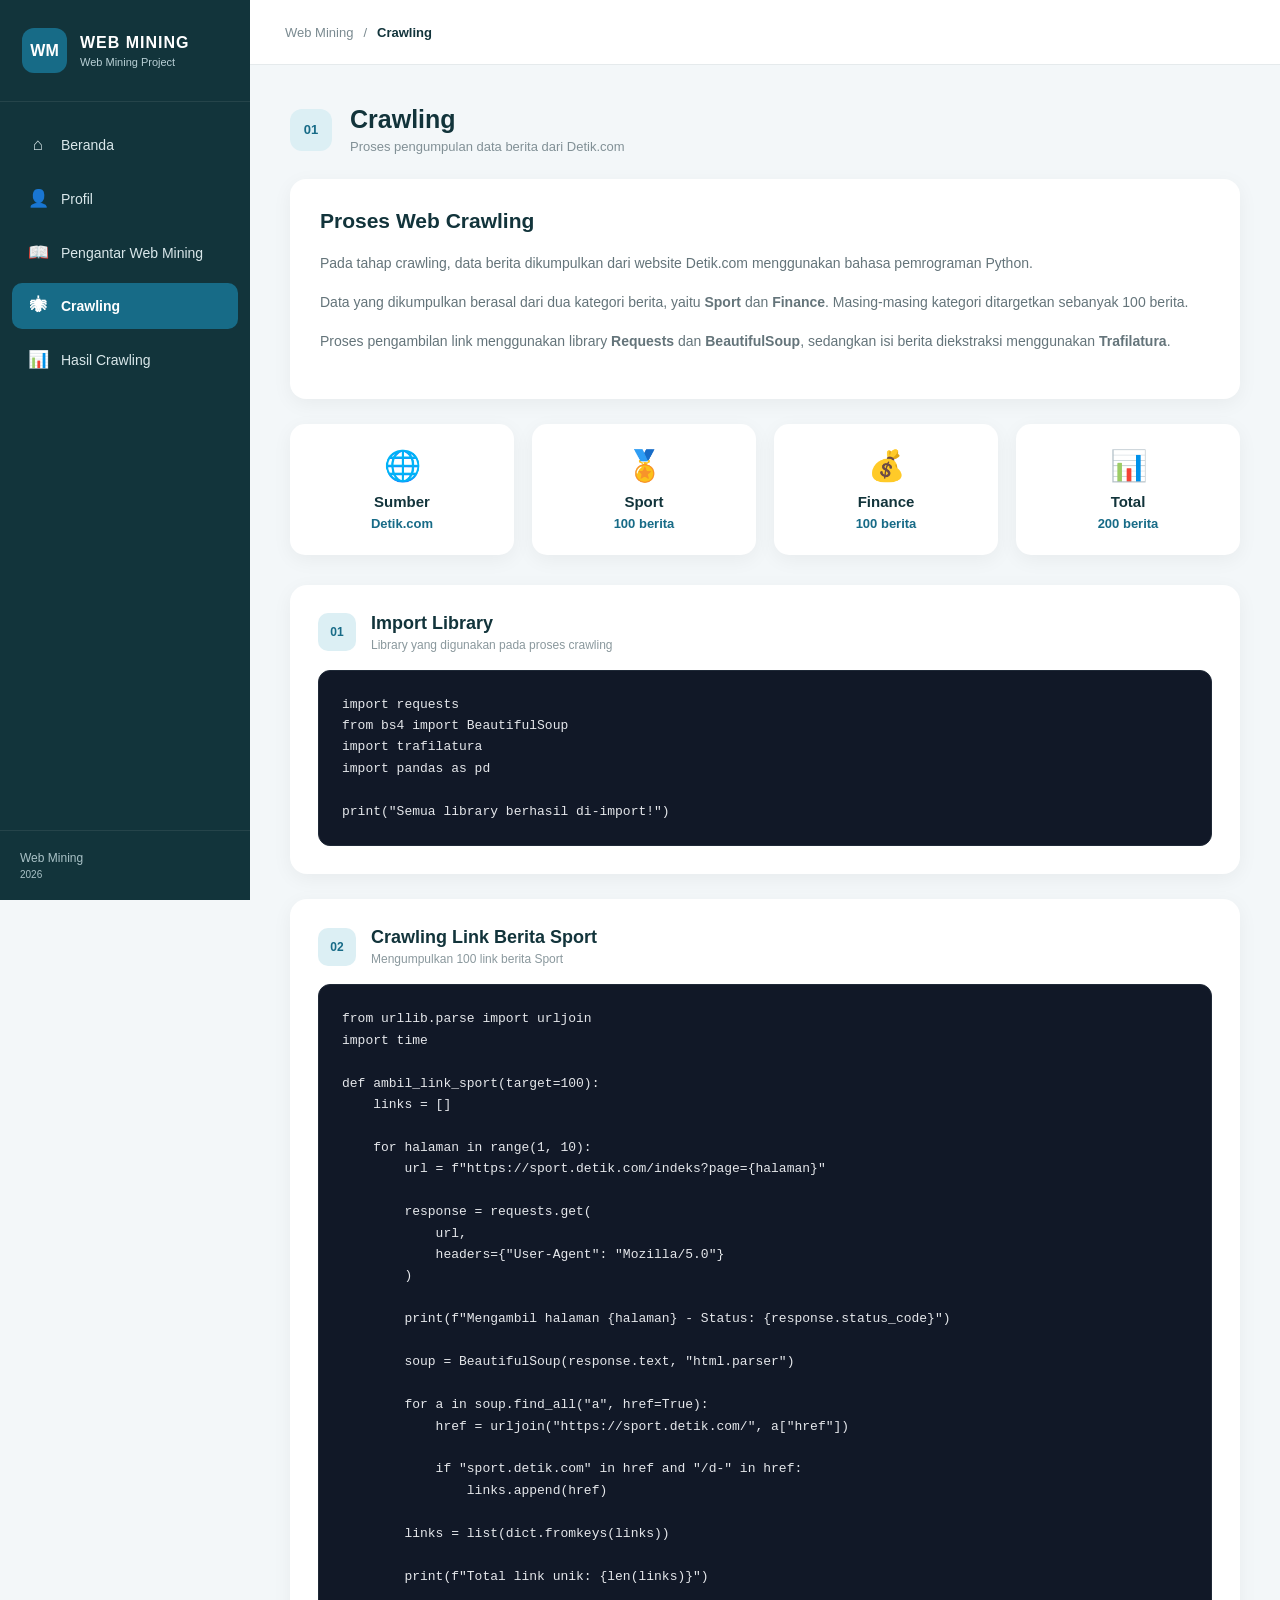
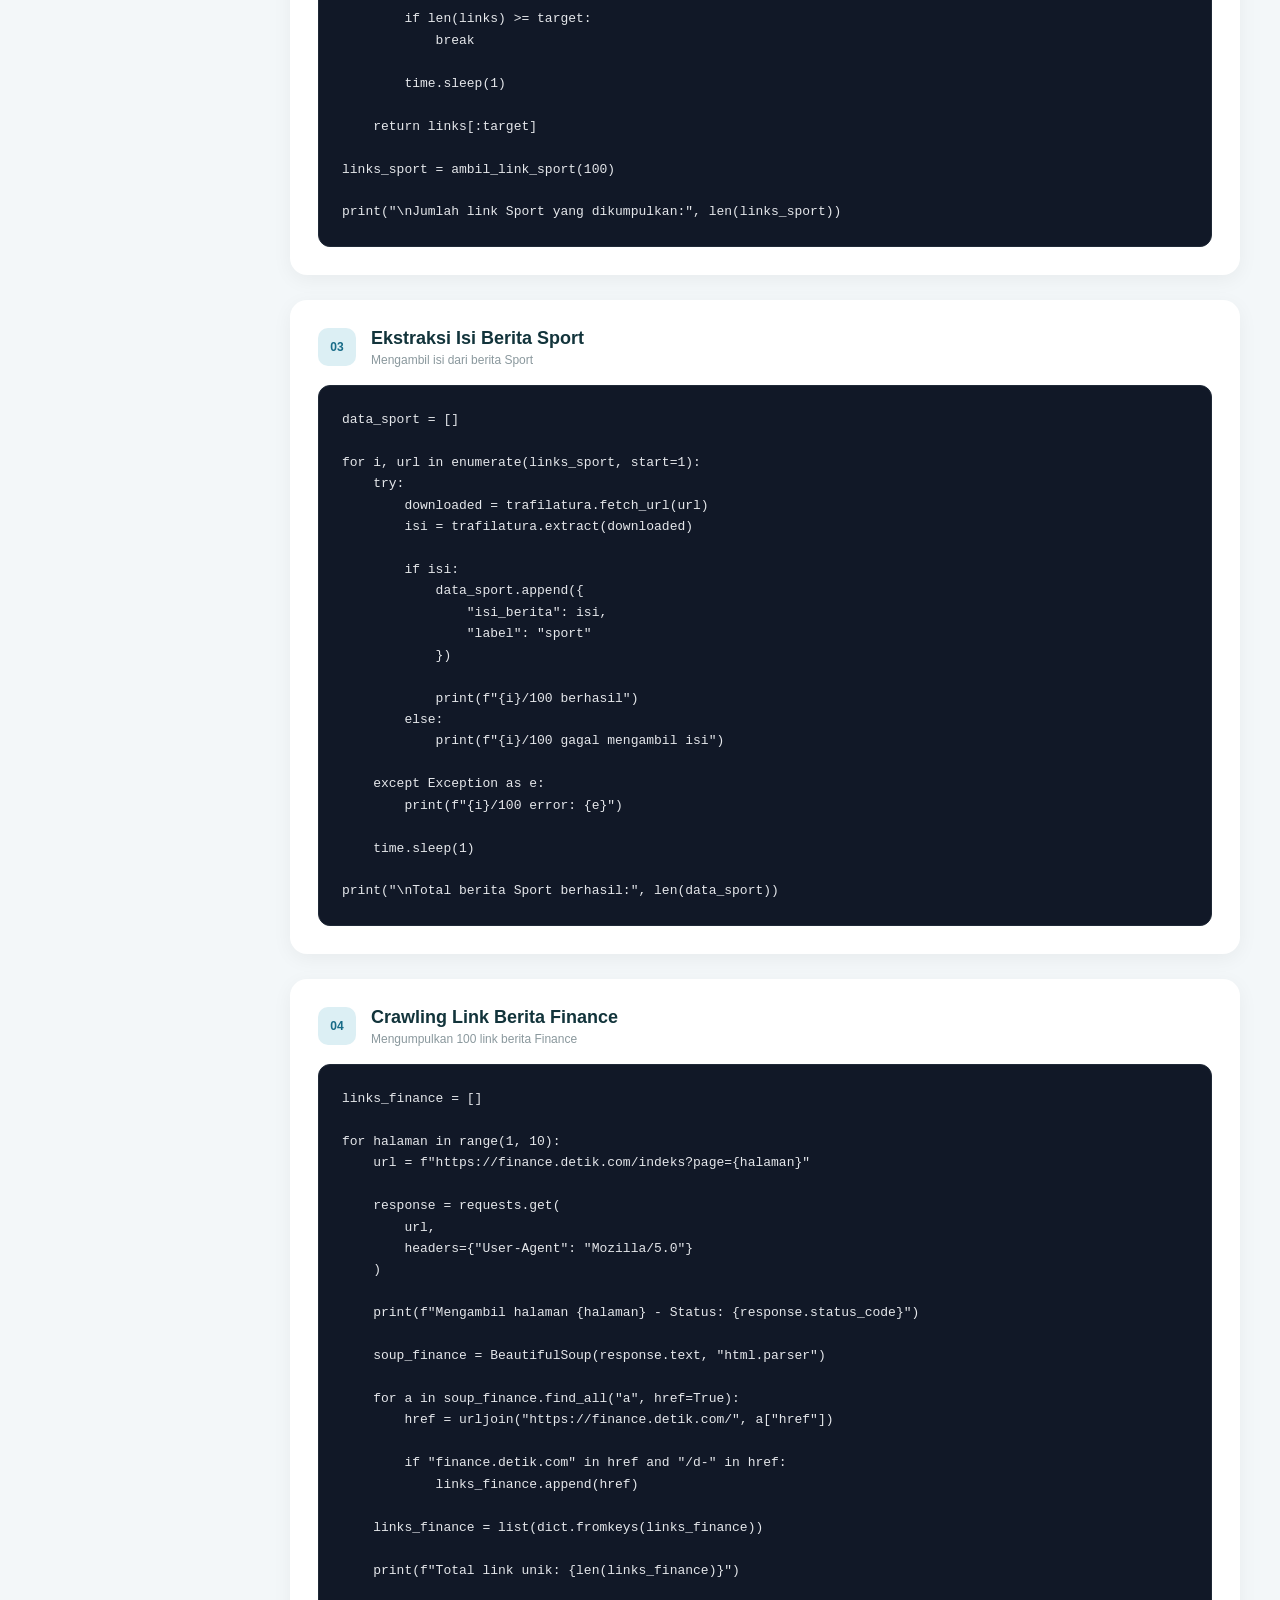
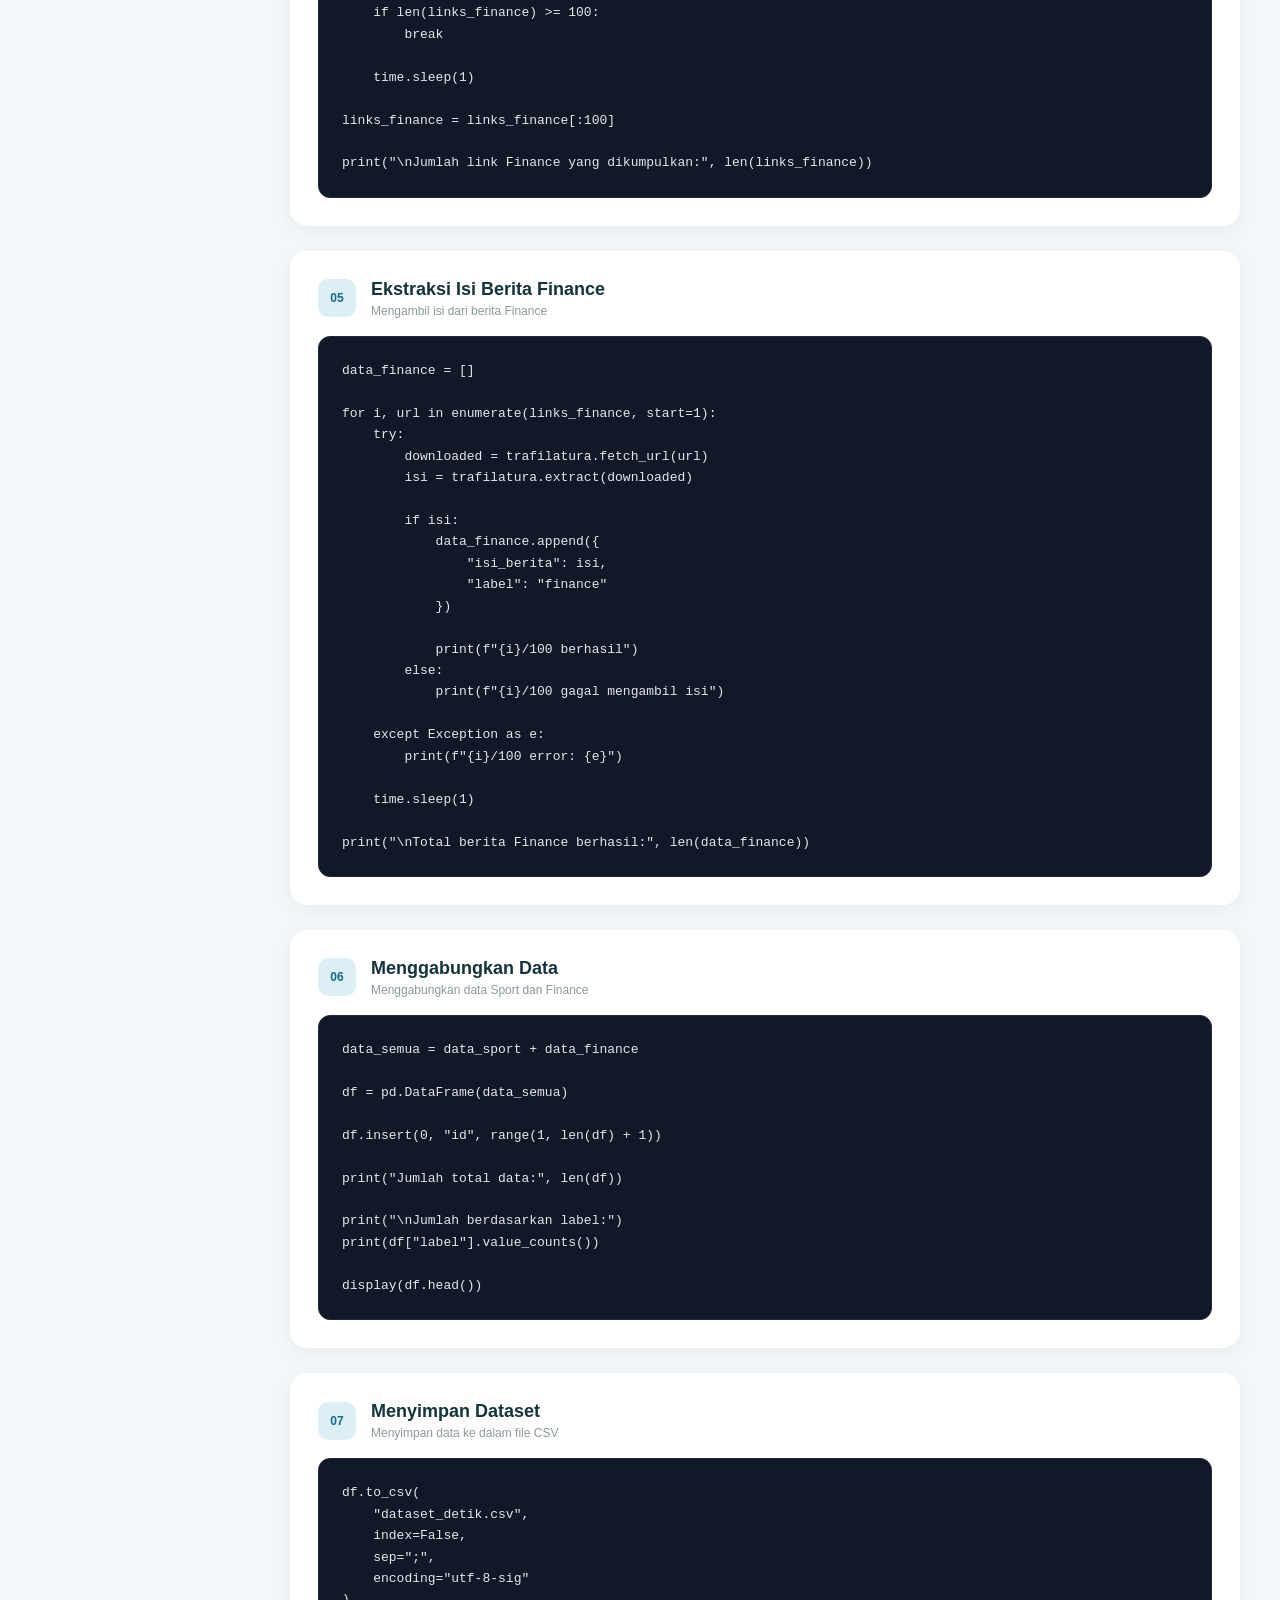
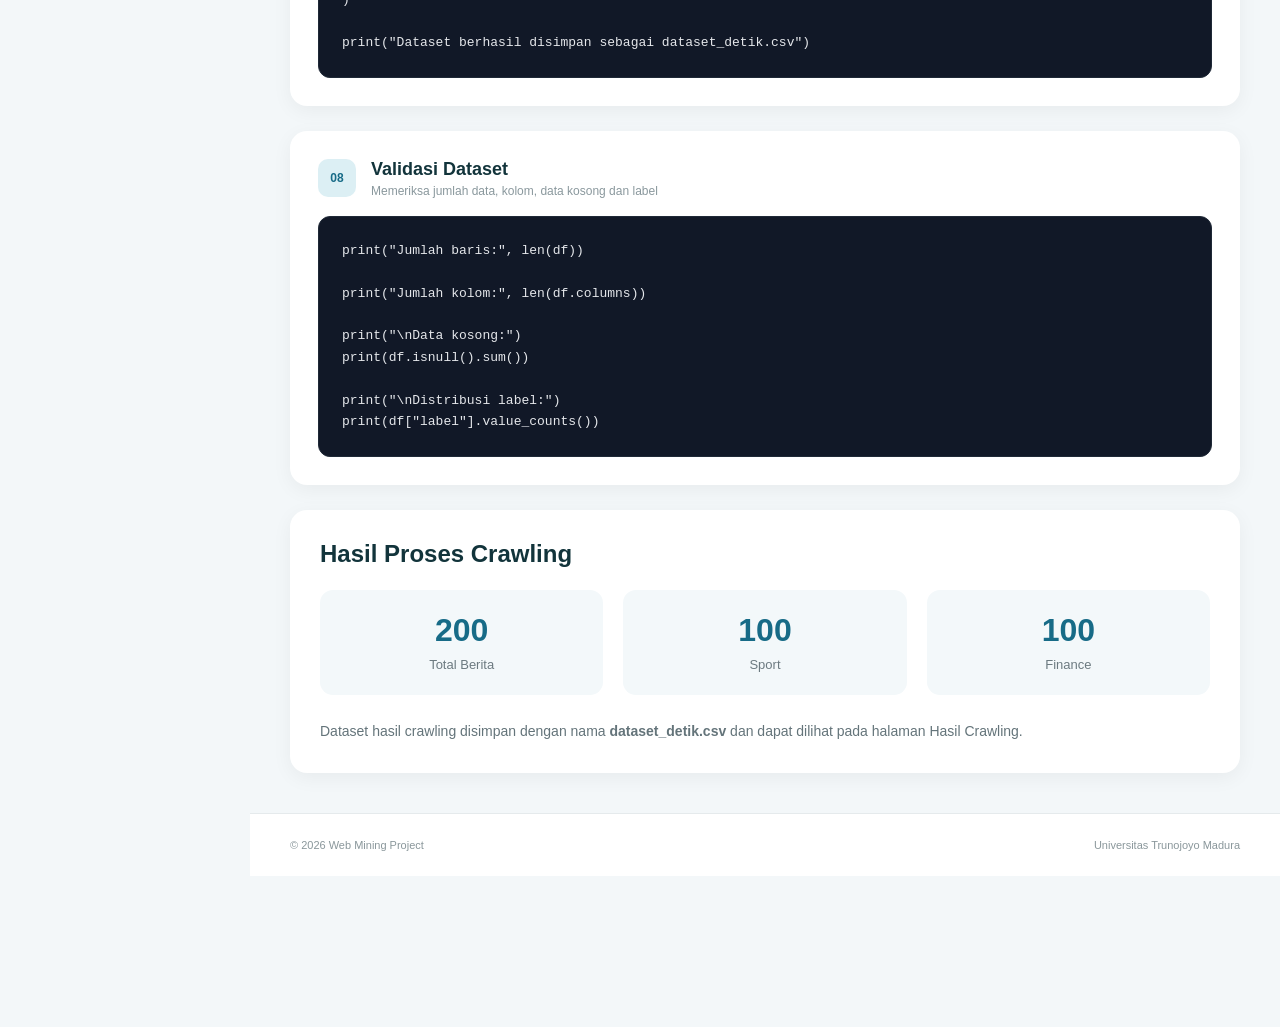
==== crawling.html @ 4e17a744 "Memperbarui webstatis dan halaman crawling" ====
<!DOCTYPE html>
<html lang="id">
<head>
    <meta charset="UTF-8">
    <meta name="viewport" content="width=device-width, initial-scale=1.0">

    <title>Web Mining - Crawling</title>

    <link rel="stylesheet" href="style.css">
</head>

<body>

<aside class="sidebar">

    <div class="sidebar-header">
        <div class="logo">WM</div>

        <div>
            <h2>WEB MINING</h2>
            <p>Web Mining Project</p>
        </div>
    </div>


    <nav class="sidebar-menu">

        <a href="index.html" class="menu-item">
            <span>⌂</span>
            <span>Beranda</span>
        </a>

        <a href="profil.html" class="menu-item">
            <span>👤</span>
            <span>Profil</span>
        </a>

        <a href="pengantar.html" class="menu-item">
            <span>📖</span>
            <span>Pengantar Web Mining</span>
        </a>

        <a href="crawling.html" class="menu-item active">
            <span>🕷</span>
            <span>Crawling</span>
        </a>

        <a href="hasil-crawling.html" class="menu-item">
            <span>📊</span>
            <span>Hasil Crawling</span>
        </a>

    </nav>


    <div class="sidebar-footer">
        <p>Web Mining</p>
        <small>2026</small>
    </div>

</aside>


<main class="main-content">

    <header class="topbar">
        <span>Web Mining</span>
        <span>/</span>
        <strong>Crawling</strong>
    </header>


    <section class="page-content">

        <div class="section-heading">

            <span class="section-number">01</span>

            <div>
                <h2>Crawling</h2>
                <p>Proses pengumpulan data berita dari Detik.com</p>
            </div>

        </div>


        <div class="content-card">

            <h2>Proses Web Crawling</h2>

            <p>
                Pada tahap crawling, data berita dikumpulkan dari
                website Detik.com menggunakan bahasa pemrograman Python.
            </p>

            <p>
                Data yang dikumpulkan berasal dari dua kategori berita,
                yaitu <strong>Sport</strong> dan <strong>Finance</strong>.
                Masing-masing kategori ditargetkan sebanyak 100 berita.
            </p>

            <p>
                Proses pengambilan link menggunakan library
                <strong>Requests</strong> dan <strong>BeautifulSoup</strong>,
                sedangkan isi berita diekstraksi menggunakan
                <strong>Trafilatura</strong>.
            </p>

        </div>


        <div class="crawl-info-grid">

            <div class="crawl-card">
                <div class="crawl-icon">🌐</div>
                <h3>Sumber</h3>
                <p>Detik.com</p>
            </div>

            <div class="crawl-card">
                <div class="crawl-icon">🏅</div>
                <h3>Sport</h3>
                <p>100 berita</p>
            </div>

            <div class="crawl-card">
                <div class="crawl-icon">💰</div>
                <h3>Finance</h3>
                <p>100 berita</p>
            </div>

            <div class="crawl-card">
                <div class="crawl-icon">📊</div>
                <h3>Total</h3>
                <p>200 berita</p>
            </div>

        </div>


        <!-- CODE 1 -->

        <div class="code-section">

            <div class="code-title">
                <span>01</span>

                <div>
                    <h2>Import Library</h2>
                    <p>Library yang digunakan pada proses crawling</p>
                </div>
            </div>


<pre><code>import requests
from bs4 import BeautifulSoup
import trafilatura
import pandas as pd

print("Semua library berhasil di-import!")</code></pre>

        </div>


        <!-- CODE 2 -->

        <div class="code-section">

            <div class="code-title">
                <span>02</span>

                <div>
                    <h2>Crawling Link Berita Sport</h2>
                    <p>Mengumpulkan 100 link berita Sport</p>
                </div>
            </div>


<pre><code>from urllib.parse import urljoin
import time

def ambil_link_sport(target=100):
    links = []

    for halaman in range(1, 10):
        url = f"https://sport.detik.com/indeks?page={halaman}"

        response = requests.get(
            url,
            headers={"User-Agent": "Mozilla/5.0"}
        )

        print(f"Mengambil halaman {halaman} - Status: {response.status_code}")

        soup = BeautifulSoup(response.text, "html.parser")

        for a in soup.find_all("a", href=True):
            href = urljoin("https://sport.detik.com/", a["href"])

            if "sport.detik.com" in href and "/d-" in href:
                links.append(href)

        links = list(dict.fromkeys(links))

        print(f"Total link unik: {len(links)}")

        if len(links) >= target:
            break

        time.sleep(1)

    return links[:target]

links_sport = ambil_link_sport(100)

print("\nJumlah link Sport yang dikumpulkan:", len(links_sport))</code></pre>

        </div>


        <!-- CODE 3 -->

        <div class="code-section">

            <div class="code-title">
                <span>03</span>

                <div>
                    <h2>Ekstraksi Isi Berita Sport</h2>
                    <p>Mengambil isi dari berita Sport</p>
                </div>
            </div>


<pre><code>data_sport = []

for i, url in enumerate(links_sport, start=1):
    try:
        downloaded = trafilatura.fetch_url(url)
        isi = trafilatura.extract(downloaded)

        if isi:
            data_sport.append({
                "isi_berita": isi,
                "label": "sport"
            })

            print(f"{i}/100 berhasil")
        else:
            print(f"{i}/100 gagal mengambil isi")

    except Exception as e:
        print(f"{i}/100 error: {e}")

    time.sleep(1)

print("\nTotal berita Sport berhasil:", len(data_sport))</code></pre>

        </div>


        <!-- CODE 4 -->

        <div class="code-section">

            <div class="code-title">
                <span>04</span>

                <div>
                    <h2>Crawling Link Berita Finance</h2>
                    <p>Mengumpulkan 100 link berita Finance</p>
                </div>
            </div>


<pre><code>links_finance = []

for halaman in range(1, 10):
    url = f"https://finance.detik.com/indeks?page={halaman}"

    response = requests.get(
        url,
        headers={"User-Agent": "Mozilla/5.0"}
    )

    print(f"Mengambil halaman {halaman} - Status: {response.status_code}")

    soup_finance = BeautifulSoup(response.text, "html.parser")

    for a in soup_finance.find_all("a", href=True):
        href = urljoin("https://finance.detik.com/", a["href"])

        if "finance.detik.com" in href and "/d-" in href:
            links_finance.append(href)

    links_finance = list(dict.fromkeys(links_finance))

    print(f"Total link unik: {len(links_finance)}")

    if len(links_finance) >= 100:
        break

    time.sleep(1)

links_finance = links_finance[:100]

print("\nJumlah link Finance yang dikumpulkan:", len(links_finance))</code></pre>

        </div>


        <!-- CODE 5 -->

        <div class="code-section">

            <div class="code-title">
                <span>05</span>

                <div>
                    <h2>Ekstraksi Isi Berita Finance</h2>
                    <p>Mengambil isi dari berita Finance</p>
                </div>
            </div>


<pre><code>data_finance = []

for i, url in enumerate(links_finance, start=1):
    try:
        downloaded = trafilatura.fetch_url(url)
        isi = trafilatura.extract(downloaded)

        if isi:
            data_finance.append({
                "isi_berita": isi,
                "label": "finance"
            })

            print(f"{i}/100 berhasil")
        else:
            print(f"{i}/100 gagal mengambil isi")

    except Exception as e:
        print(f"{i}/100 error: {e}")

    time.sleep(1)

print("\nTotal berita Finance berhasil:", len(data_finance))</code></pre>

        </div>


        <!-- CODE 6 -->

        <div class="code-section">

            <div class="code-title">
                <span>06</span>

                <div>
                    <h2>Menggabungkan Data</h2>
                    <p>Menggabungkan data Sport dan Finance</p>
                </div>
            </div>


<pre><code>data_semua = data_sport + data_finance

df = pd.DataFrame(data_semua)

df.insert(0, "id", range(1, len(df) + 1))

print("Jumlah total data:", len(df))

print("\nJumlah berdasarkan label:")
print(df["label"].value_counts())

display(df.head())</code></pre>

        </div>


        <!-- CODE 7 -->

        <div class="code-section">

            <div class="code-title">
                <span>07</span>

                <div>
                    <h2>Menyimpan Dataset</h2>
                    <p>Menyimpan data ke dalam file CSV</p>
                </div>
            </div>


<pre><code>df.to_csv(
    "dataset_detik.csv",
    index=False,
    sep=";",
    encoding="utf-8-sig"
)

print("Dataset berhasil disimpan sebagai dataset_detik.csv")</code></pre>

        </div>


        <!-- CODE 8 -->

        <div class="code-section">

            <div class="code-title">
                <span>08</span>

                <div>
                    <h2>Validasi Dataset</h2>
                    <p>Memeriksa jumlah data, kolom, data kosong dan label</p>
                </div>
            </div>


<pre><code>print("Jumlah baris:", len(df))

print("Jumlah kolom:", len(df.columns))

print("\nData kosong:")
print(df.isnull().sum())

print("\nDistribusi label:")
print(df["label"].value_counts())</code></pre>

        </div>


        <!-- HASIL -->

        <div class="crawl-result">

            <h2>Hasil Proses Crawling</h2>

            <div class="result-summary">

                <div>
                    <strong>200</strong>
                    <span>Total Berita</span>
                </div>

                <div>
                    <strong>100</strong>
                    <span>Sport</span>
                </div>

                <div>
                    <strong>100</strong>
                    <span>Finance</span>
                </div>

            </div>

            <p>
                Dataset hasil crawling disimpan dengan nama
                <strong>dataset_detik.csv</strong> dan dapat dilihat
                pada halaman Hasil Crawling.
            </p>

        </div>

    </section>


    <footer class="footer">
        <p>© 2026 Web Mining Project</p>
        <p>Universitas Trunojoyo Madura</p>
    </footer>

</main>

</body>
</html>
---- style.css ----
* {
    margin: 0;
    padding: 0;
    box-sizing: border-box;
}

html {
    scroll-behavior: smooth;
}

body {
    font-family: Arial, Helvetica, sans-serif;
    background: #f3f7f9;
    color: #24343a;
}


/* =========================
   SIDEBAR
========================= */

.sidebar {
    position: fixed;
    left: 0;
    top: 0;

    width: 250px;
    height: 100vh;

    background: #12343b;
    color: white;

    display: flex;
    flex-direction: column;

    z-index: 1000;
}

.sidebar-header {
    padding: 28px 22px;

    display: flex;
    align-items: center;
    gap: 13px;

    border-bottom: 1px solid rgba(255,255,255,0.08);
}

.logo {
    width: 45px;
    height: 45px;

    border-radius: 12px;

    background: #176b87;

    display: flex;
    align-items: center;
    justify-content: center;

    font-weight: bold;
    font-size: 16px;
}

.sidebar-header h2 {
    font-size: 16px;
    letter-spacing: 1px;
}

.sidebar-header p {
    font-size: 11px;
    margin-top: 4px;

    color: #b9d0d6;
}


/* MENU */

.sidebar-menu {
    padding: 20px 12px;
}

.menu-item {
    display: flex;
    align-items: center;

    gap: 12px;

    padding: 13px 15px;

    margin-bottom: 7px;

    border-radius: 10px;

    color: #d9e7ea;

    text-decoration: none;

    font-size: 14px;

    transition: 0.25s;
}

.menu-item:hover {
    background: rgba(255,255,255,0.08);
    color: white;
}

.menu-item.active {
    background: #176b87;
    color: white;
    font-weight: bold;
}

.menu-item span:first-child {
    width: 22px;
    text-align: center;
    font-size: 17px;
}


/* SIDEBAR FOOTER */

.sidebar-footer {
    margin-top: auto;

    padding: 20px;

    border-top: 1px solid rgba(255,255,255,0.08);

    color: #aac2c7;

    font-size: 12px;
}

.sidebar-footer small {
    display: block;
    margin-top: 4px;
}


/* =========================
   MAIN
========================= */

.main-content {
    margin-left: 250px;

    min-height: 100vh;

    display: flex;
    flex-direction: column;
}


/* TOPBAR */

.topbar {
    height: 65px;

    background: white;

    display: flex;
    align-items: center;

    gap: 10px;

    padding: 0 35px;

    border-bottom: 1px solid #e5eaec;

    color: #7a8a90;

    font-size: 13px;
}

.topbar strong {
    color: #12343b;
}


/* PAGE CONTENT */

.page-content {
    padding: 40px;

    flex: 1;
}


/* =========================
   WELCOME
========================= */

.welcome-card {
    background: linear-gradient(
        135deg,
        #12343b,
        #176b87
    );

    color: white;

    padding: 45px;

    border-radius: 20px;

    display: flex;
    align-items: center;
    justify-content: space-between;

    margin-bottom: 45px;

    box-shadow: 0 10px 30px rgba(18,52,59,0.15);
}

.welcome-text {
    max-width: 750px;
}

.welcome-label {
    display: inline-block;

    font-size: 11px;

    letter-spacing: 2px;

    margin-bottom: 15px;

    opacity: 0.8;
}

.welcome-card h1 {
    font-size: 36px;

    line-height: 1.3;

    margin-bottom: 15px;
}

.welcome-card h1 strong {
    display: block;
}

.welcome-card p {
    line-height: 1.8;

    color: #dcecef;

    max-width: 650px;
}

.welcome-icon {
    font-size: 90px;

    opacity: 0.9;

    padding: 20px;
}


/* =========================
   SECTION HEADING
========================= */

.section-heading {
    display: flex;

    align-items: center;

    gap: 18px;

    margin-bottom: 25px;
}

.section-number {
    width: 42px;
    height: 42px;

    border-radius: 12px;

    background: #dceff4;

    color: #176b87;

    display: flex;

    align-items: center;
    justify-content: center;

    font-weight: bold;

    font-size: 13px;
}

.section-heading h2 {
    color: #12343b;

    font-size: 25px;

    margin-bottom: 5px;
}

.section-heading p {
    color: #819096;

    font-size: 13px;
}


/* =========================
   INFO CARD
========================= */

.info-grid {
    display: grid;

    grid-template-columns: repeat(3, 1fr);

    gap: 22px;

    margin-bottom: 40px;
}

.info-card {
    background: white;

    border-radius: 16px;

    padding: 28px;

    box-shadow: 0 5px 20px rgba(0,0,0,0.05);

    transition: 0.25s;
}

.info-card:hover {
    transform: translateY(-4px);

    box-shadow: 0 10px 25px rgba(0,0,0,0.08);
}

.info-icon {
    font-size: 34px;

    margin-bottom: 18px;
}

.info-card h3 {
    color: #12343b;

    margin-bottom: 10px;

    font-size: 18px;
}

.info-card p {
    color: #68777d;

    line-height: 1.7;

    font-size: 14px;

    margin-bottom: 20px;
}

.info-card a {
    color: #176b87;

    text-decoration: none;

    font-size: 13px;

    font-weight: bold;
}


/* =========================
   DATASET SUMMARY
========================= */

.dataset-summary {
    background: white;

    padding: 30px;

    border-radius: 18px;

    margin-bottom: 30px;

    box-shadow: 0 5px 20px rgba(0,0,0,0.05);
}

.summary-header {
    display: flex;

    justify-content: space-between;

    align-items: center;

    margin-bottom: 25px;
}

.small-label {
    font-size: 10px;

    letter-spacing: 2px;

    color: #176b87;
}

.summary-header h2 {
    color: #12343b;

    margin-top: 7px;

    font-size: 22px;
}

.dataset-icon {
    font-size: 35px;
}

.summary-grid {
    display: grid;

    grid-template-columns: repeat(3, 1fr);

    gap: 20px;
}

.summary-card {
    background: #f4f8fa;

    padding: 22px;

    border-radius: 13px;

    text-align: center;
}

.summary-number {
    display: block;

    font-size: 32px;

    font-weight: bold;

    color: #176b87;

    margin-bottom: 5px;
}

.summary-label {
    color: #6d7c81;

    font-size: 13px;
}


/* =========================
   DESCRIPTION
========================= */

.description-card,
.content-card {
    background: white;

    padding: 30px;

    border-radius: 16px;

    margin-bottom: 25px;

    box-shadow: 0 5px 20px rgba(0,0,0,0.05);
}

.description-card h2,
.content-card h2 {
    color: #12343b;

    margin-bottom: 18px;

    font-size: 21px;
}

.description-card p,
.content-card p {
    color: #64747a;

    line-height: 1.8;

    font-size: 14px;

    margin-bottom: 14px;
}


/* =========================
   PROFILE
========================= */

.profile-card {
    background: white;

    padding: 40px;

    border-radius: 18px;

    display: flex;

    align-items: flex-start;

    gap: 35px;

    margin-bottom: 25px;

    box-shadow: 0 5px 20px rgba(0,0,0,0.05);
}

.profile-avatar {
    width: 120px;
    height: 120px;

    border-radius: 30px;

    background: #dceff4;

    display: flex;

    align-items: center;
    justify-content: center;

    font-size: 55px;
}

.profile-info h1 {
    color: #12343b;

    margin-bottom: 7px;
}

.profile-role {
    color: #176b87;

    margin-bottom: 25px;
}

.profile-details {
    display: grid;

    grid-template-columns: repeat(2, 1fr);

    gap: 15px 35px;
}

.profile-detail span {
    display: block;

    font-size: 11px;

    color: #8b999d;

    margin-bottom: 5px;
}

.profile-detail strong {
    color: #34484f;

    font-size: 14px;
}


/* =========================
   TOPIC
========================= */

.topic-grid {
    display: grid;

    grid-template-columns: repeat(3, 1fr);

    gap: 20px;

    margin-bottom: 30px;
}

.topic-card {
    background: white;

    padding: 25px;

    border-radius: 16px;

    box-shadow: 0 5px 20px rgba(0,0,0,0.05);
}

.topic-icon {
    font-size: 32px;

    margin-bottom: 15px;
}

.topic-card h3 {
    color: #12343b;

    margin-bottom: 10px;
}

.topic-card p {
    color: #68777d;

    font-size: 13px;

    line-height: 1.7;
}


/* =========================
   CRAWLING
========================= */

.crawl-info-grid {
    display: grid;

    grid-template-columns: repeat(4, 1fr);

    gap: 18px;

    margin-bottom: 30px;
}

.crawl-card {
    background: white;

    padding: 24px;

    border-radius: 15px;

    text-align: center;

    box-shadow: 0 5px 20px rgba(0,0,0,0.05);
}

.crawl-icon {
    font-size: 30px;

    margin-bottom: 10px;
}

.crawl-card h3 {
    color: #12343b;

    margin-bottom: 6px;

    font-size: 15px;
}

.crawl-card p {
    color: #176b87;

    font-size: 13px;

    font-weight: bold;
}


/* CODE */

.code-section {
    background: white;

    padding: 28px;

    border-radius: 17px;

    margin-bottom: 25px;

    box-shadow: 0 5px 20px rgba(0,0,0,0.05);
}

.code-title {
    display: flex;

    align-items: center;

    gap: 15px;

    margin-bottom: 18px;
}

.code-title > span {
    width: 38px;
    height: 38px;

    border-radius: 10px;

    background: #dceff4;

    color: #176b87;

    display: flex;

    align-items: center;
    justify-content: center;

    font-weight: bold;

    font-size: 12px;
}

.code-title h2 {
    color: #12343b;

    font-size: 18px;

    margin-bottom: 4px;
}

.code-title p {
    color: #8a989d;

    font-size: 12px;
}

.code-section pre {
    background: #111827;

    color: #e5e7eb;

    padding: 23px;

    border-radius: 12px;

    overflow-x: auto;

    line-height: 1.65;

    font-size: 13px;

    white-space: pre;

    border: 1px solid #1f2937;
}

.code-section code {
    font-family: Consolas, "Courier New", monospace;
}


/* CRAWLING RESULT */

.crawl-result {
    background: white;

    padding: 30px;

    border-radius: 17px;

    box-shadow: 0 5px 20px rgba(0,0,0,0.05);
}

.crawl-result h2 {
    color: #12343b;

    margin-bottom: 22px;
}

.result-summary {
    display: grid;

    grid-template-columns: repeat(3, 1fr);

    gap: 20px;

    margin-bottom: 25px;
}

.result-summary div {
    background: #f3f8fa;

    padding: 22px;

    border-radius: 13px;

    text-align: center;
}

.result-summary strong {
    display: block;

    color: #176b87;

    font-size: 32px;

    margin-bottom: 6px;
}

.result-summary span {
    color: #6c7a80;

    font-size: 13px;
}

.crawl-result p {
    color: #64747a;

    line-height: 1.7;

    font-size: 14px;
}


/* =========================
   HASIL CRAWLING
========================= */

.stats-container {
    display: grid;

    grid-template-columns: repeat(3, 1fr);

    gap: 20px;

    margin-bottom: 25px;
}

.stat-card {
    background: white;

    padding: 25px;

    border-radius: 15px;

    text-align: center;

    box-shadow: 0 5px 20px rgba(0,0,0,0.05);
}

.stat-number {
    display: block;

    font-size: 36px;

    color: #176b87;

    font-weight: bold;

    margin-bottom: 5px;
}

.stat-label {
    color: #6b797e;

    font-size: 13px;
}


.dataset-info {
    background: white;

    padding: 25px;

    border-radius: 16px;

    margin-bottom: 25px;

    box-shadow: 0 5px 20px rgba(0,0,0,0.05);
}

.dataset-info h3 {
    color: #12343b;

    margin-bottom: 15px;
}

.dataset-info ul {
    list-style: none;
}

.dataset-info li {
    padding: 7px 0;

    color: #64747a;

    font-size: 14px;
}


/* TABLE */

.table-container {
    background: white;

    border-radius: 17px;

    box-shadow: 0 5px 20px rgba(0,0,0,0.05);

    overflow: hidden;
}

.table-header {
    padding: 25px;

    display: flex;

    align-items: center;

    justify-content: space-between;

    border-bottom: 1px solid #edf0f1;
}

.table-header h2 {
    color: #12343b;

    font-size: 20px;

    margin-bottom: 5px;
}

.table-header p {
    color: #8a979b;

    font-size: 12px;
}

.download-btn {
    background: #176b87;

    color: white;

    text-decoration: none;

    padding: 11px 16px;

    border-radius: 9px;

    font-size: 12px;

    font-weight: bold;

    transition: 0.2s;
}

.download-btn:hover {
    background: #12343b;
}

.table-wrapper {
    overflow-x: auto;

    max-height: 650px;

    overflow-y: auto;
}

#dataset-table {
    width: 100%;

    border-collapse: collapse;

    min-width: 800px;
}

#dataset-table th {
    position: sticky;

    top: 0;

    z-index: 2;

    background: #12343b;

    color: white;

    padding: 14px;

    text-align: left;

    font-size: 12px;
}

#dataset-table td {
    padding: 14px;

    border-bottom: 1px solid #edf0f1;

    vertical-align: top;

    font-size: 13px;

    color: #56666c;
}

#dataset-table td:first-child {
    width: 70px;

    text-align: center;

    font-weight: bold;

    color: #176b87;
}

#dataset-table td:nth-child(2) {
    min-width: 600px;

    line-height: 1.7;

    white-space: pre-wrap;
}

#dataset-table tr:hover {
    background: #f8fbfc;
}


/* LABEL */

.label {
    display: inline-block;

    padding: 6px 10px;

    border-radius: 20px;

    font-size: 11px;

    font-weight: bold;

    text-transform: capitalize;
}

.label.sport {
    background: #e0f2fe;

    color: #0369a1;
}

.label.finance {
    background: #dcfce7;

    color: #166534;
}


/* =========================
   FOOTER
========================= */

.footer {
    padding: 25px 40px;

    border-top: 1px solid #e5eaec;

    background: white;

    display: flex;

    justify-content: space-between;

    color: #8a979b;

    font-size: 11px;
}


/* =========================
   RESPONSIVE
========================= */

@media (max-width: 1000px) {

    .info-grid,
    .topic-grid {
        grid-template-columns: repeat(2, 1fr);
    }

    .crawl-info-grid {
        grid-template-columns: repeat(2, 1fr);
    }

}


@media (max-width: 750px) {

    .sidebar {
        width: 210px;
    }

    .main-content {
        margin-left: 210px;
    }

    .page-content {
        padding: 25px;
    }

    .welcome-card {
        padding: 30px;

        flex-direction: column;

        align-items: flex-start;
    }

    .welcome-icon {
        display: none;
    }

    .profile-card {
        flex-direction: column;
    }

    .profile-details {
        grid-template-columns: 1fr;
    }

}


@media (max-width: 600px) {

    .sidebar {
        position: relative;

        width: 100%;

        height: auto;
    }

    .main-content {
        margin-left: 0;
    }

    .sidebar-menu {
        display: flex;

        overflow-x: auto;
    }

    .menu-item {
        white-space: nowrap;
    }

    .sidebar-footer {
        display: none;
    }

    .info-grid,
    .topic-grid,
    .crawl-info-grid,
    .stats-container,
    .summary-grid,
    .result-summary {
        grid-template-columns: 1fr;
    }

    .footer {
        flex-direction: column;

        gap: 8px;
    }

}
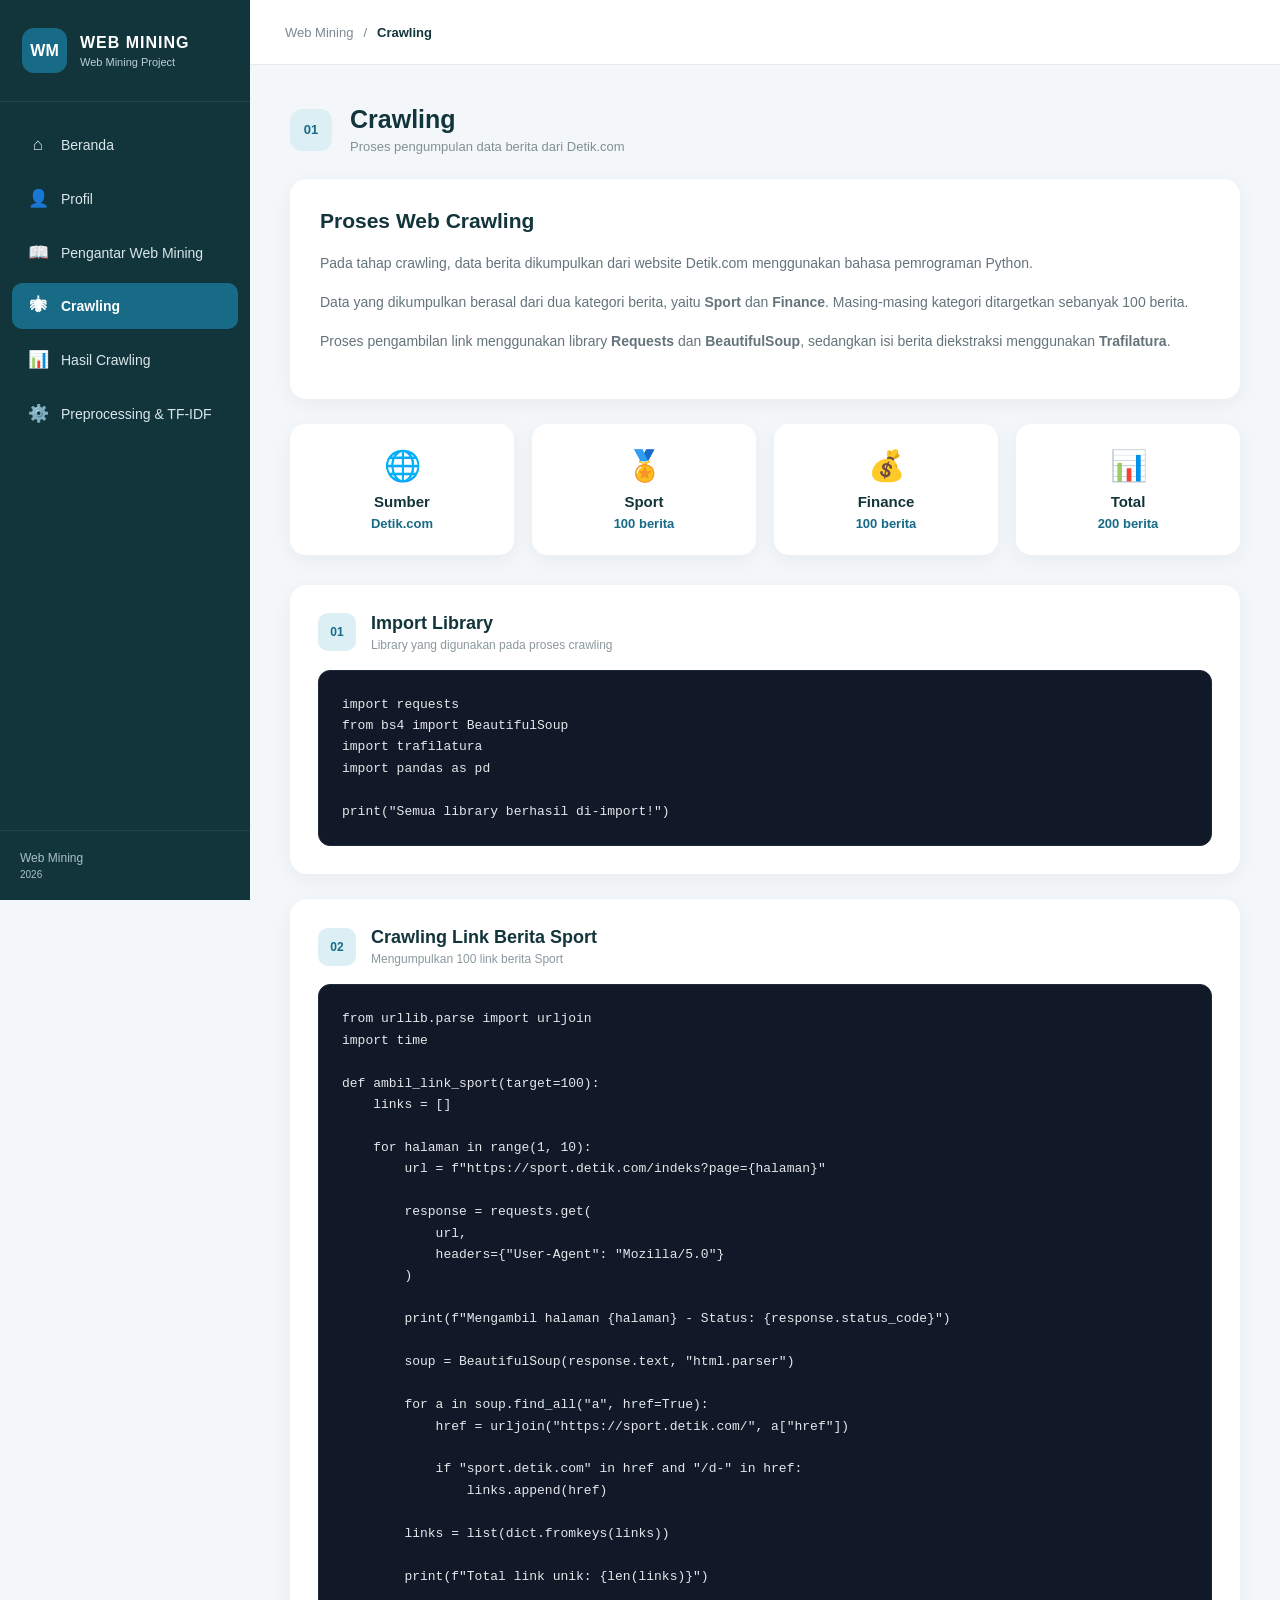
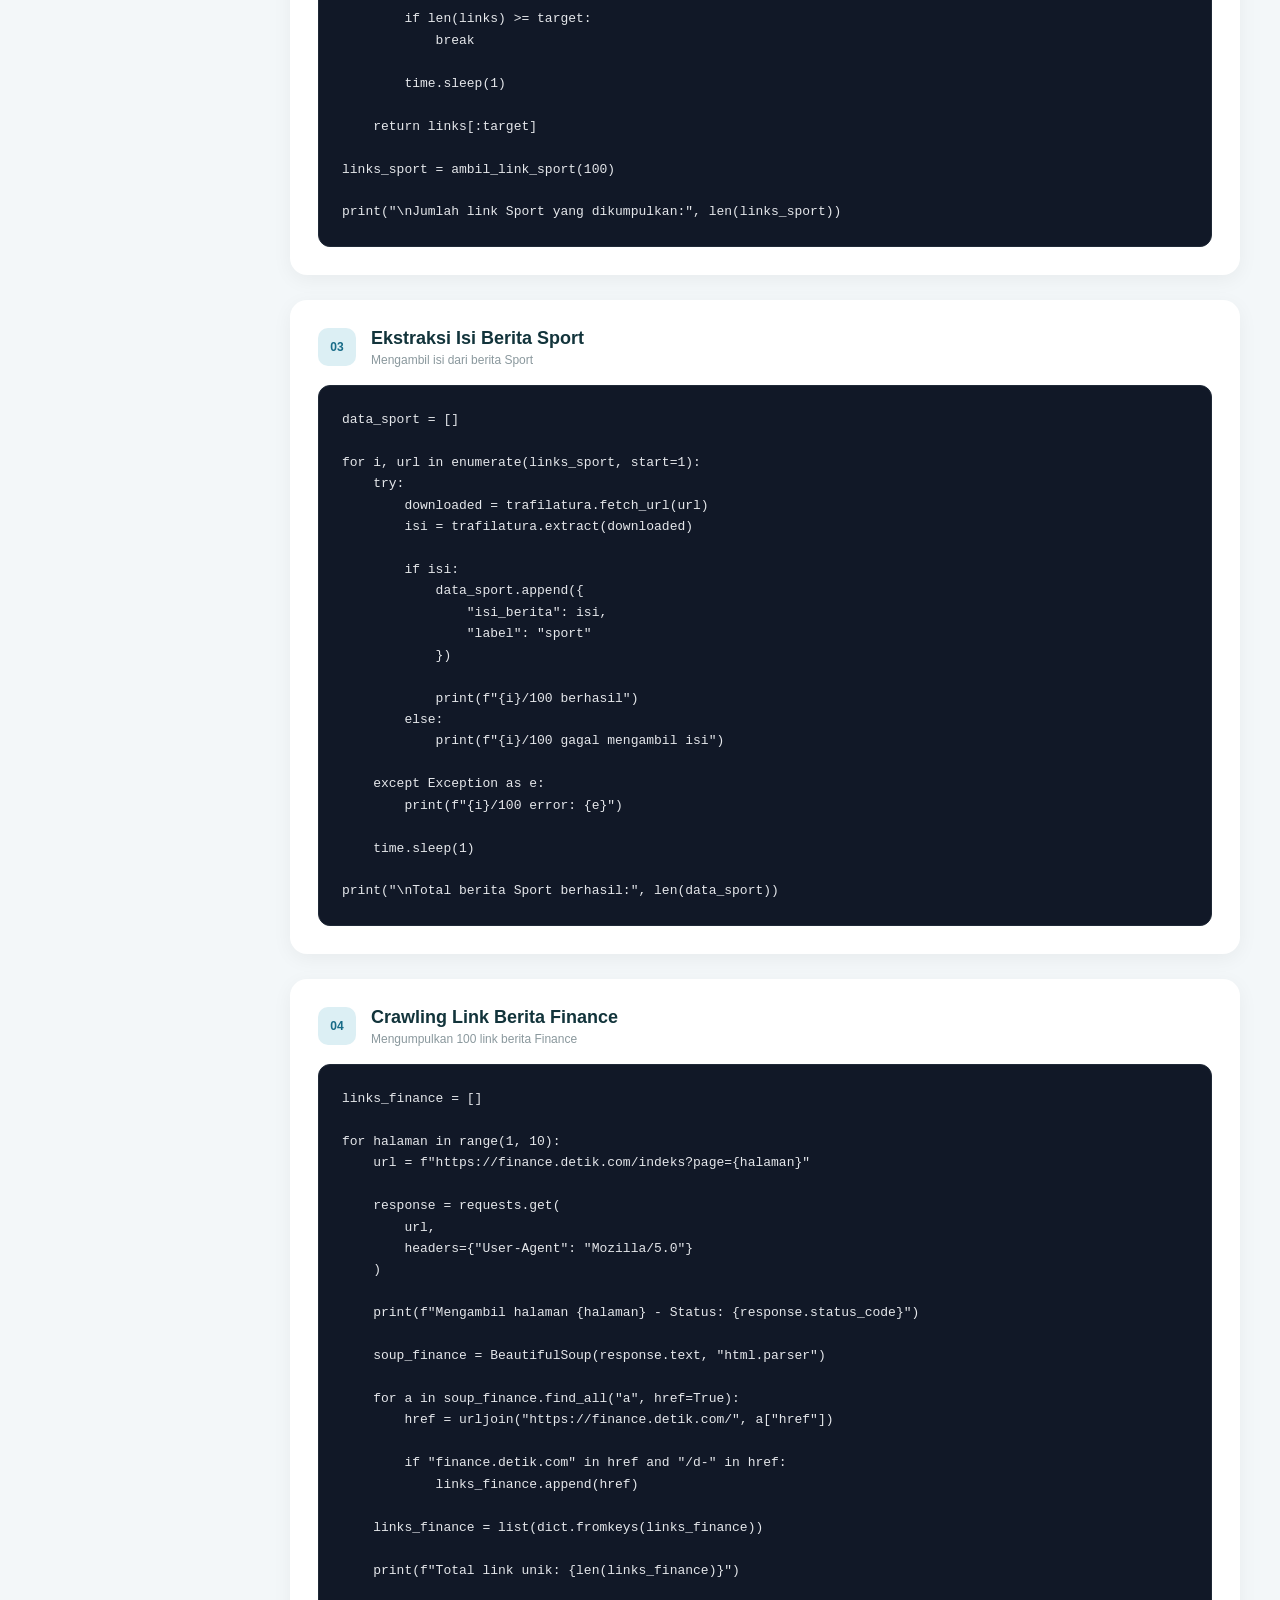
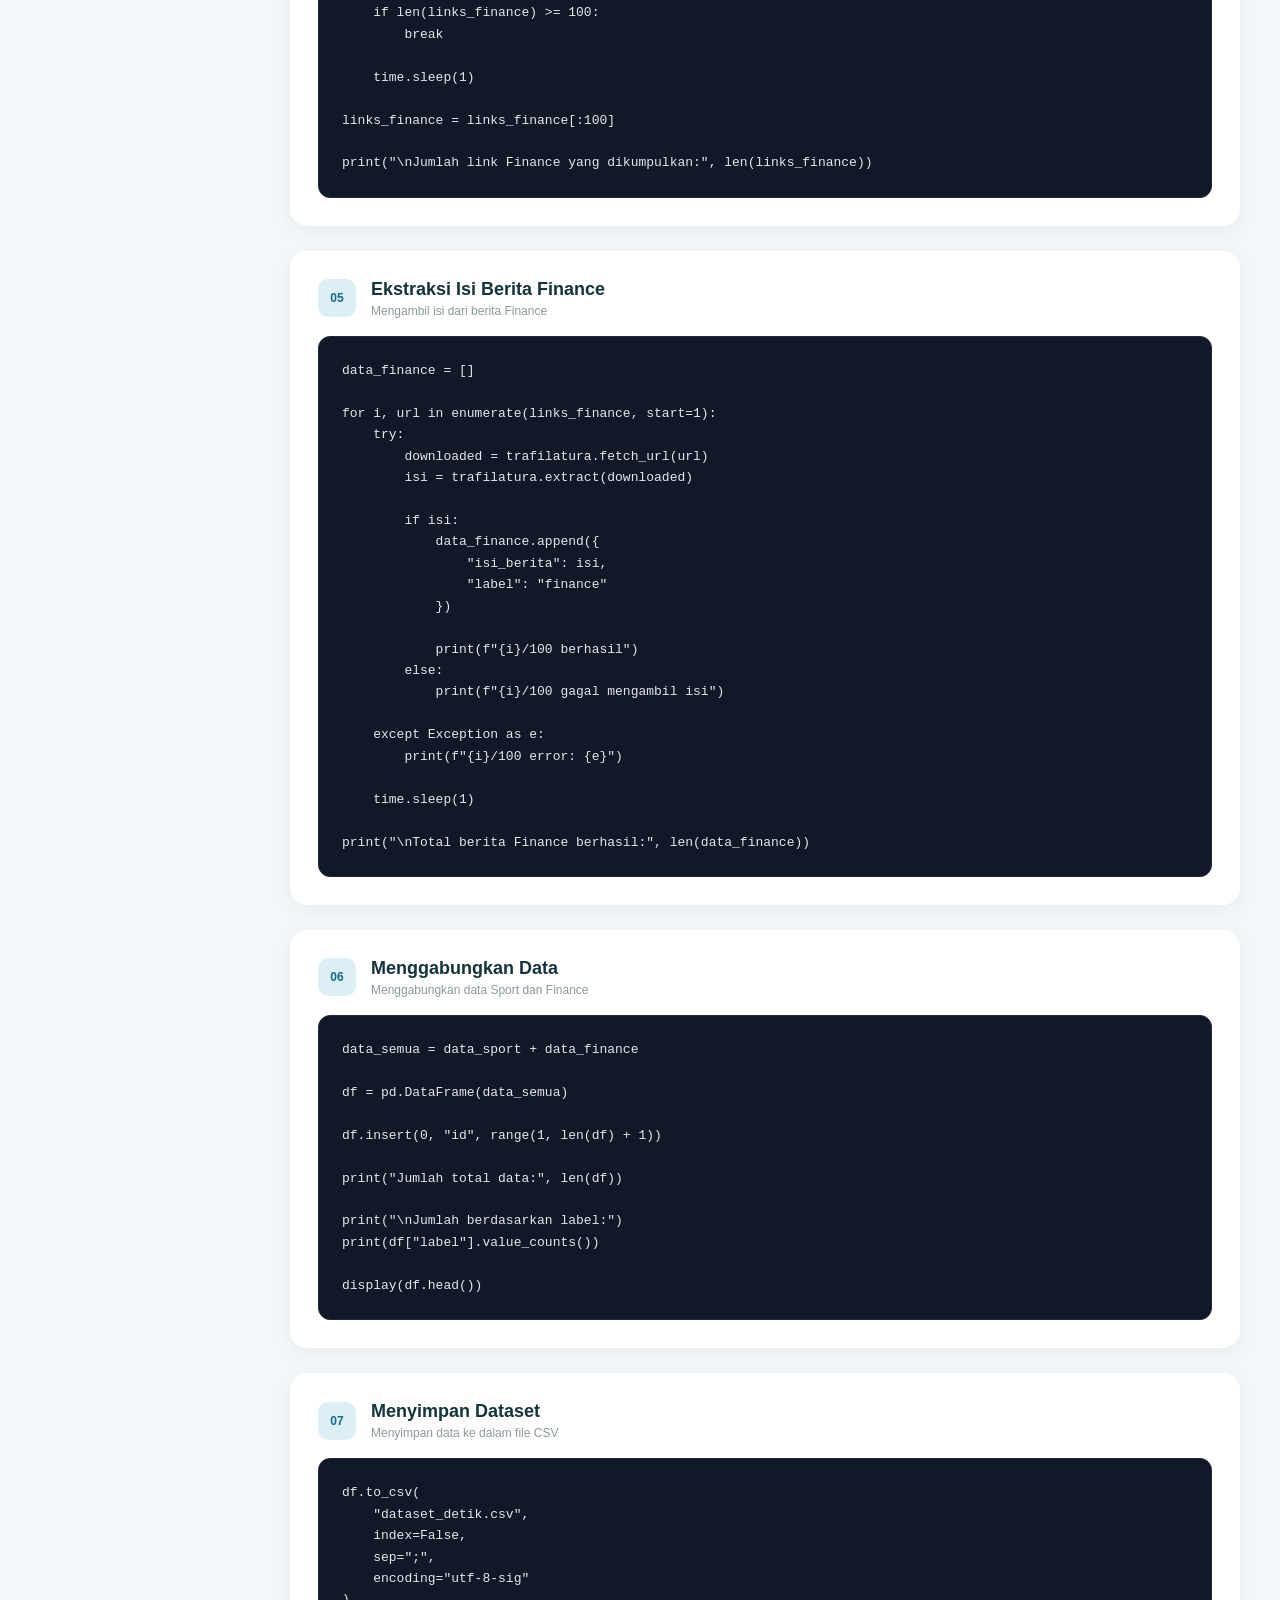
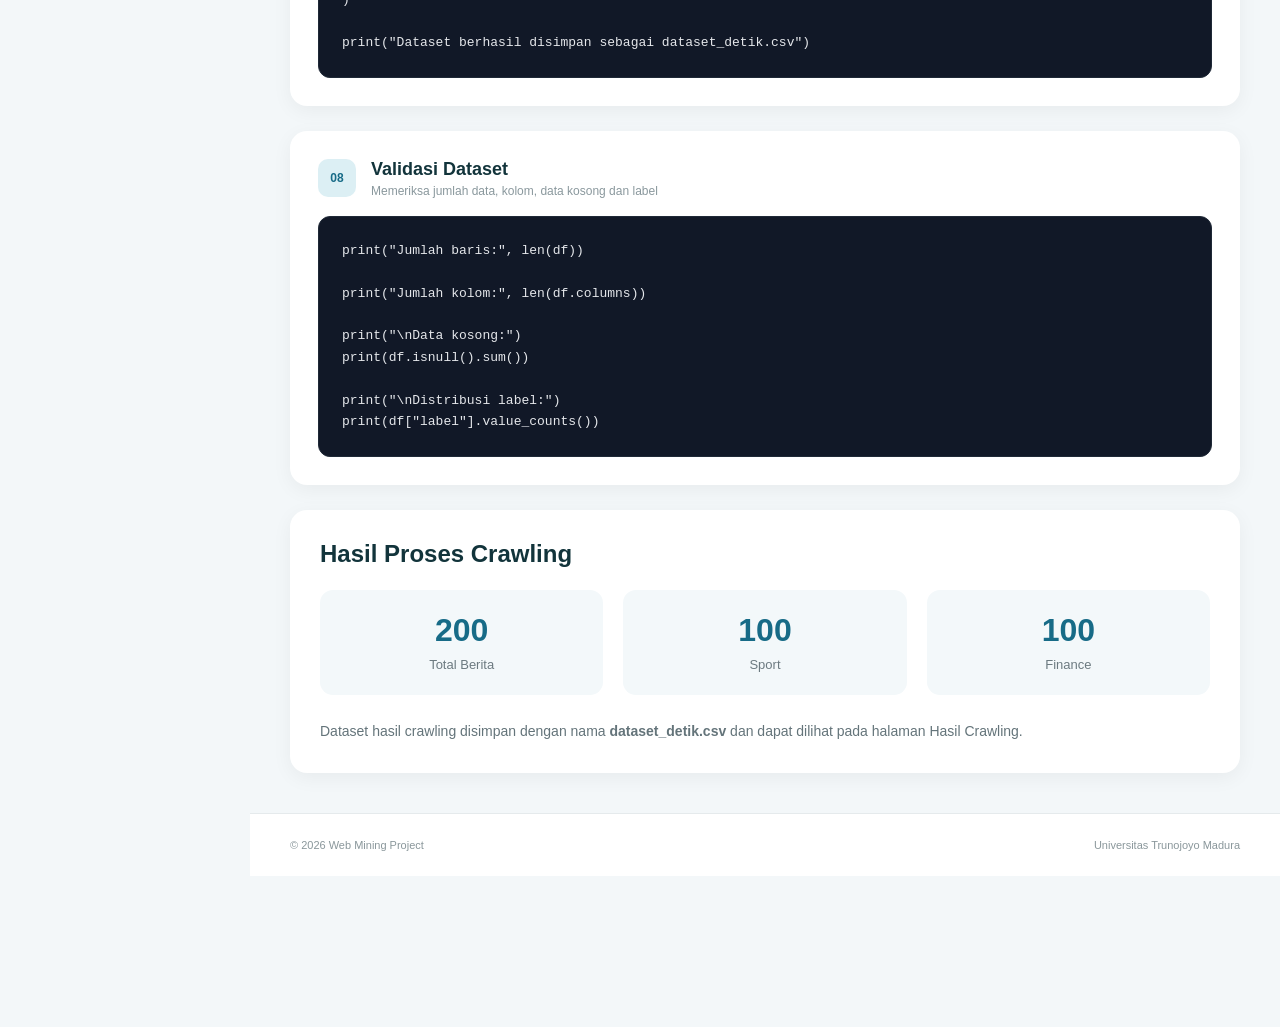
==== commit f5b60e1f: "update web" ====
--- a/crawling.html
+++ b/crawling.html
@@ -48,6 +48,11 @@
         <a href="hasil-crawling.html" class="menu-item">
             <span>📊</span>
             <span>Hasil Crawling</span>
+        </a>
+
+        <a href="preprocessing.html" class="menu-item">
+            <span>⚙️</span>
+            <span>Preprocessing & TF-IDF</span>
         </a>
 
     </nav>
--- a/style.css
+++ b/style.css
@@ -486,7 +486,8 @@
 }
 
 .description-card p,
-.content-card p {
+.content-card p,
+.code-section > p {
     color: #64747a;
 
     line-height: 1.8;
